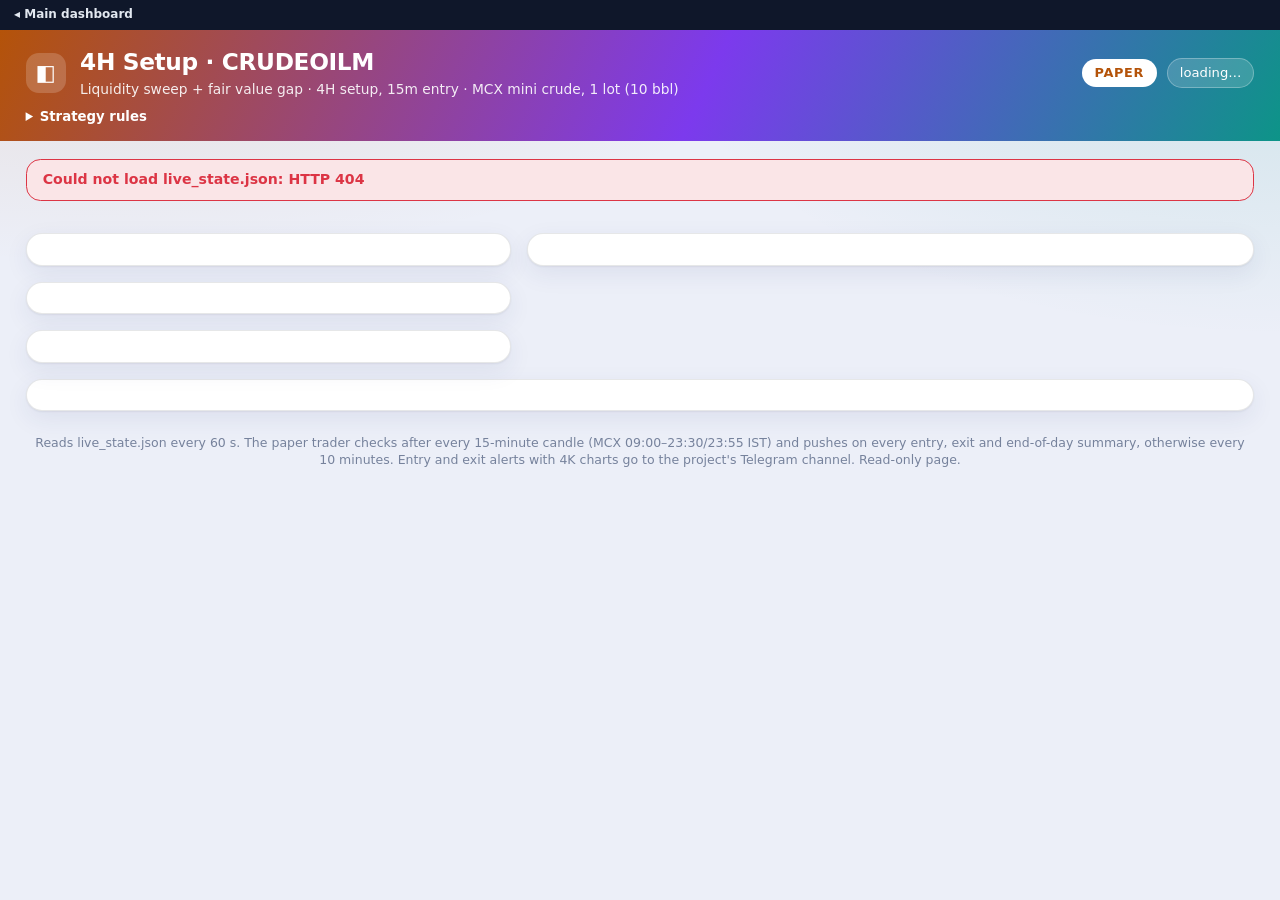
==== index.html @ 047a6c2d "4H Setup CRUDEOILM paper dashboard" ====
<!doctype html>
<html lang="en">
<head>
<meta charset="utf-8" />
<title>4H Setup CRUDEOILM — Paper</title>
<meta name="viewport" content="width=device-width, initial-scale=1" />
<style>
  :root {
    color-scheme: light;
    --page: #eceff8; --surface-1: #ffffff; --surface-2: #f3f5fb;
    --text-primary: #0e1320; --text-secondary: #4f5a74; --text-muted: #76829c;
    --gridline: #e2e7f1; --border: rgba(14,19,32,0.10);
    --shadow: 0 1px 2px rgba(14,19,32,0.06), 0 8px 24px rgba(40,50,110,0.08);
    --brand-a: #b45309; --brand-b: #7c3aed; --brand-c: #0d9488; --accent: #4f46e5;
    --long: #2563eb; --short: #d6336c;
    --good: #12a150; --warning: #c77d00; --critical: #dc3545; --slate-1: #1b2340; --slate-2: #2d3a66;
  }
  @media (prefers-color-scheme: dark) {
    :root {
      color-scheme: dark;
      --page: #090c14; --surface-1: #131a29; --surface-2: #1a2336;
      --text-primary: #eef1f9; --text-secondary: #a0abc4; --text-muted: #7f8aa3;
      --gridline: #253048; --border: rgba(238,241,249,0.11);
      --shadow: 0 1px 2px rgba(0,0,0,0.4), 0 10px 28px rgba(0,0,0,0.35);
      --brand-a: #d97706; --brand-b: #8b5cf6; --brand-c: #14b8a6; --accent: #9b8cf3;
      --long: #4a8cf0; --short: #e0578a;
      --good: #2bc85a; --warning: #f2b636; --critical: #f0645f; --slate-1: #0f1630; --slate-2: #26305a;
    }
  }
  * { box-sizing: border-box; }
  html { font-size: clamp(15px, 0.55vw + 9px, 19px); }
  body { margin: 0; color: var(--text-primary); font-family: system-ui, -apple-system, "Segoe UI", sans-serif; line-height: 1.4;
    background: radial-gradient(1100px 480px at 8% -8%, color-mix(in srgb, var(--brand-a) 14%, transparent), transparent 70%),
      radial-gradient(900px 480px at 100% 0%, color-mix(in srgb, var(--brand-c) 14%, transparent), transparent 70%), var(--page);
    background-attachment: fixed; }
  .muted { color: var(--text-muted); }
  .hero { background: linear-gradient(115deg, var(--brand-a) 0%, var(--brand-b) 55%, var(--brand-c) 100%); color: #fff; padding: 1.05rem clamp(14px, 2vw, 32px) 0.9rem; }
  .hero-inner { max-width: 1800px; margin: 0 auto; display: flex; align-items: center; justify-content: space-between; gap: 12px 24px; flex-wrap: wrap; }
  .brand { display: flex; align-items: center; gap: 0.9rem; }
  .logo { width: 2.5rem; height: 2.5rem; border-radius: 0.8rem; background: rgba(255,255,255,0.18); display: grid; place-items: center; font-size: 1.35rem; }
  h1 { font-size: 1.45rem; margin: 0; font-weight: 800; letter-spacing: -0.015em; }
  .tag { font-size: 0.86rem; opacity: 0.9; margin-top: 1px; }
  .hero-pill { background: rgba(255,255,255,0.16); border: 1px solid rgba(255,255,255,0.28); padding: 0.32rem 0.75rem; border-radius: 999px; font-size: 0.82rem; font-variant-numeric: tabular-nums; }
  .paper-pill { background: #fff; color: var(--brand-a); font-weight: 800; padding: 0.32rem 0.8rem; border-radius: 999px; font-size: 0.8rem; letter-spacing: 0.05em; }
  details.rules { max-width: 1800px; margin: 0.55rem auto 0; font-size: 0.83rem; }
  details.rules summary { cursor: pointer; font-weight: 600; width: fit-content; }
  details.rules p { margin: 0.4rem 0 0; max-width: 1100px; opacity: 0.94; }
  .page { max-width: 1800px; margin: 0 auto; padding: 1.1rem clamp(14px, 2vw, 32px) 2rem; }
  .kpis { display: grid; grid-template-columns: repeat(auto-fit, minmax(min(165px, 100%), 1fr)); gap: 0.9rem; margin-bottom: 1rem; }
  .kpi { position: relative; overflow: hidden; background: var(--surface-1); border: 1px solid var(--border); border-radius: 1rem; padding: 0.95rem 1.1rem; box-shadow: var(--shadow); min-width: 0; }
  .kpi::before { content: ""; position: absolute; inset: 0 auto 0 0; width: 5px; background: var(--kc, var(--accent)); }
  .kpi .k { font-size: 0.72rem; text-transform: uppercase; letter-spacing: 0.07em; color: var(--text-muted); font-weight: 700; }
  .kpi .v { font-size: 1.7rem; font-weight: 800; font-variant-numeric: tabular-nums; margin-top: 0.1rem; line-height: 1.15; }
  .kpi .s { font-size: 0.82rem; color: var(--text-secondary); margin-top: 0.15rem; }
  .kpi.good { --kc: var(--good); } .kpi.bad { --kc: var(--critical); } .kpi.warn { --kc: var(--warning); } .kpi.teal { --kc: var(--brand-c); } .kpi.violet { --kc: var(--brand-b); }
  .v.good { color: var(--good); } .v.bad { color: var(--critical); }
  .st-pill { display: inline-flex; align-items: center; gap: 0.35rem; font-weight: 700; font-size: 0.78rem; padding: 0.15rem 0.55rem; border-radius: 999px; }
  .st-pill.live { background: color-mix(in srgb, var(--good) 16%, var(--surface-1)); color: var(--good); }
  .st-pill.stale { background: color-mix(in srgb, var(--critical) 16%, var(--surface-1)); color: var(--critical); }
  .st-pill.closed { background: var(--surface-2); color: var(--text-secondary); }
  .dot { display: inline-block; width: 0.55rem; height: 0.55rem; border-radius: 50%; background: currentColor; }
  .decision { display: flex; align-items: center; gap: 1rem; padding: 1rem 1.3rem; border-radius: 1.1rem; color: #fff; box-shadow: var(--shadow); margin-bottom: 1rem; }
  .decision .glyph { width: 3.1rem; height: 3.1rem; border-radius: 50%; background: rgba(255,255,255,0.2); display: grid; place-items: center; font-size: 1.5rem; font-weight: 800; flex: none; }
  .decision .mi-label { font-size: 0.72rem; text-transform: uppercase; letter-spacing: 0.07em; opacity: 0.9; font-weight: 700; }
  .decision .mi-action { font-size: 1.55rem; font-weight: 800; line-height: 1.15; }
  .decision .mi-meta { font-size: 0.85rem; opacity: 0.92; margin-top: 0.15rem; }
  .decision.L { background: linear-gradient(120deg, color-mix(in srgb, var(--long) 72%, #000), var(--long)); }
  .decision.S { background: linear-gradient(120deg, color-mix(in srgb, var(--short) 72%, #000), var(--short)); }
  .decision.WAIT { background: linear-gradient(120deg, var(--slate-1), var(--slate-2)); }
  .layout { display: grid; gap: 1rem; grid-template-columns: minmax(0, 1fr); align-items: start; }
  @media (min-width: 1100px) { .layout { grid-template-columns: minmax(0, 2fr) minmax(0, 3fr); } }
  .col { display: grid; gap: 1rem; min-width: 0; }
  .box { background: var(--surface-1); border: 1px solid var(--border); border-radius: 1rem; padding: 0.95rem 1.1rem; box-shadow: var(--shadow); min-width: 0; }
  .box h3 { font-size: 0.74rem; text-transform: uppercase; letter-spacing: 0.08em; color: var(--text-muted); margin: 0 0 0.7rem; font-weight: 800; }
  .tiles { display: grid; grid-template-columns: repeat(3, minmax(0, 1fr)); gap: 0.7rem; }
  .tile { border-radius: 0.9rem; padding: 0.65rem 0.8rem; background: var(--surface-2); border: 1px solid var(--border); min-width: 0; }
  .tile .v { font-size: 1.2rem; font-weight: 800; font-variant-numeric: tabular-nums; white-space: nowrap; }
  .tile .k { font-size: 0.66rem; color: var(--text-muted); text-transform: uppercase; letter-spacing: 0.06em; font-weight: 700; margin-top: 2px; }
  .tile .v.good { color: var(--good); } .tile .v.bad { color: var(--critical); }
  @media (max-width: 480px) { .tiles { grid-template-columns: 1fr 1fr; } .tile .v { font-size: 1rem; } }
  .rbar { position: relative; height: 0.7rem; border-radius: 999px; background: linear-gradient(90deg, var(--critical) 0 25%, var(--gridline) 25% 100%); margin: 1.6rem 0.3rem 1.4rem; }
  .rbar .now { position: absolute; top: -0.45rem; width: 0.3rem; height: 1.6rem; border-radius: 3px; background: var(--accent); transform: translateX(-50%); }
  .rbar .lab { position: absolute; top: 1rem; transform: translateX(-50%); font-size: 0.68rem; font-weight: 800; color: var(--text-secondary); white-space: nowrap; }
  .chart-img img { width: 100%; height: auto; border-radius: 0.6rem; display: block; border: 1px solid var(--border); }
  .chart svg { width: 100%; height: 9rem; display: block; }
  .note { color: var(--text-muted); font-size: 0.8rem; margin-top: 0.5rem; }
  .tbl { overflow-x: auto; }
  table { width: 100%; border-collapse: collapse; font-size: 0.85rem; }
  th { text-align: left; color: var(--text-muted); font-weight: 700; padding: 0.4rem; border-bottom: 2px solid var(--gridline); font-size: 0.68rem; text-transform: uppercase; letter-spacing: 0.06em; white-space: nowrap; }
  td { padding: 0.45rem 0.4rem; border-bottom: 1px solid var(--gridline); font-variant-numeric: tabular-nums; white-space: nowrap; }
  .empty-row td { color: var(--text-muted); text-align: center; padding: 1.1rem 0.4rem; white-space: normal; }
  .side-pill { font-weight: 800; font-size: 0.7rem; padding: 0.12rem 0.55rem; border-radius: 999px; color: #fff; }
  .side-pill.L { background: var(--long); } .side-pill.S { background: var(--short); }
  .reason { font-size: 0.74rem; padding: 0.1rem 0.5rem; border-radius: 999px; background: var(--surface-2); color: var(--text-secondary); }
  .pos { color: var(--good); font-weight: 700; } .neg { color: var(--critical); font-weight: 700; }
  a { color: var(--accent); }
  .error-banner { border-radius: 0.9rem; padding: 0.65rem 1rem; font-weight: 600; font-size: 0.88rem; background: color-mix(in srgb, var(--critical) 13%, var(--surface-1)); color: var(--critical); border: 1px solid var(--critical); margin-bottom: 1rem; }
  footer { margin-top: 1.4rem; font-size: 0.78rem; color: var(--text-muted); text-align: center; }
</style>
</head>
<body>
<!--main-dashboard-link--><div id="main-dashboard-link" data-mode="bar" style="box-sizing:border-box;width:100%;padding:7px 14px;background:#0f172a;font:600 12px/1.3 system-ui,-apple-system,'Segoe UI',Roboto,sans-serif;text-align:left"><a href="https://aps-source.github.io/" style="color:#e2e8f0;text-decoration:none">&#9666; Main dashboard</a></div><!--/main-dashboard-link-->

<header class="hero">
  <div class="hero-inner">
    <div class="brand">
      <div class="logo">◧</div>
      <div>
        <h1>4H Setup · CRUDEOILM</h1>
        <div class="tag">Liquidity sweep + fair value gap &middot; 4H setup, 15m entry &middot; MCX mini crude, 1 lot (10 bbl)</div>
      </div>
    </div>
    <div style="display:flex;gap:10px;flex-wrap:wrap;align-items:center;">
      <span class="paper-pill">PAPER</span>
      <span class="hero-pill" id="clock">loading…</span>
    </div>
  </div>
  <details class="rules">
    <summary>Strategy rules</summary>
    <p>1. A 4H candle trades through the last 4H swing low (high) and closes back above (below) it: the liquidity sweep.
      2. Within 6 4H candles a bullish (bearish) fair value gap forms: candle 1's high below candle 3's low.
      3. On the 15m chart, wait for price to come back into the gap, then enter at the close of the first candle closing in the trade's direction.
      The setup is cancelled by a 15m close through the far side of the gap or after 12 4H candles.
      4. Stop 1 tick beyond the gap or the touch extreme, target 3 &times; risk. One position at a time, no trend or CPR filter.
      Costs about 7 points per round trip (brokerage, CTT, exchange, 1 tick slippage per side). No orders are placed.</p>
  </details>
</header>

<main class="page">
  <div id="err"></div>
  <section class="kpis" id="kpis"></section>
  <section id="decision"></section>
  <div class="layout">
    <div class="col">
      <div class="box" id="position"></div>
      <div class="box" id="equity"></div>
      <div class="box" id="backtest"></div>
    </div>
    <div class="col">
      <div class="box chart-img" id="latest"></div>
    </div>
  </div>
  <div class="box" style="margin-top:1rem;" id="trades"></div>
  <footer>Reads live_state.json every 60 s. The paper trader checks after every 15-minute candle (MCX 09:00–23:30/23:55 IST) and
    pushes on every entry, exit and end-of-day summary, otherwise every 10 minutes. Entry and exit alerts with 4K charts go to the project's Telegram channel. Read-only page.</footer>
</main>

<script>
const $ = (id) => document.getElementById(id);
const esc = (s) => String(s ?? "").replace(/[&<>"]/g, (c) => ({ "&": "&amp;", "<": "&lt;", ">": "&gt;", '"': "&quot;" }[c]));
const rs = (v) => (v >= 0 ? "+" : "−") + "₹" + Math.abs(Math.round(v)).toLocaleString("en-IN");
const px = (v) => v == null ? "—" : Math.round(v).toLocaleString("en-IN");
const ts = (s) => s ? new Date(s.replace(" ", "T")).toLocaleString("en-IN", { day: "2-digit", month: "short", hour: "2-digit", minute: "2-digit", hour12: false }) : "—";
const sideName = (s) => s === "L" ? "LONG" : "SHORT";

function sessionOpen() {   // MCX Mon-Fri 09:00-23:55 IST, judged on the viewer's clock converted to IST
  const ist = new Date(Date.now() + (330 + new Date().getTimezoneOffset()) * 60000);
  const m = ist.getHours() * 60 + ist.getMinutes();
  return ist.getDay() >= 1 && ist.getDay() <= 5 && m >= 540 && m <= 1435;
}
function status(R) {
  const age = (Date.now() - new Date(R.last_tick.replace(" ", "T") + "+05:30").getTime()) / 60000;
  if (sessionOpen() && age > 40) return `<span class="st-pill stale"><span class="dot"></span>Stale ${Math.round(age)} min</span>`;
  return sessionOpen() ? `<span class="st-pill live"><span class="dot"></span>Live</span>` : `<span class="st-pill closed"><span class="dot"></span>Market closed</span>`;
}

function kpis(R) {
  const s = R.stats, p = R.open;
  $("kpis").innerHTML = `
    <div class="kpi ${s.net_rs >= 0 ? "good" : "bad"}"><div class="k">Paper P&amp;L (closed)</div><div class="v ${s.net_rs >= 0 ? "good" : "bad"}">${rs(s.net_rs)}</div><div class="s">1 lot CRUDEOILM · since ${esc(R.paper_start)}</div></div>
    <div class="kpi violet"><div class="k">Trades</div><div class="v">${s.n}</div><div class="s">${s.n ? `${s.wins} won · ${s.win_pct}%` : "none closed yet"}</div></div>
    <div class="kpi teal"><div class="k">Profit factor · avg R</div><div class="v">${s.pf ?? "—"} <span class="muted" style="font-size:1rem">· ${s.avg_R ?? "—"}R</span></div><div class="s">target 3R per trade</div></div>
    <div class="kpi ${p ? (p.unrealized_rs >= 0 ? "good" : "bad") : "teal"}"><div class="k">Open position</div><div class="v ${p ? (p.unrealized_rs >= 0 ? "good" : "bad") : ""}">${p ? rs(p.unrealized_rs || 0) : "Flat"}</div><div class="s">${p ? `${sideName(p.side)} @ ${px(p.entry)}` : "waiting for a setup"}</div></div>
    <div class="kpi ${R.telegram ? "good" : "warn"}"><div class="k">Engine</div><div class="v" style="font-size:1.05rem;line-height:1.9">${status(R)}</div><div class="s">last tick ${ts(R.last_tick)} · Telegram ${R.telegram ? "on" : "not set up"}</div></div>
    <div class="kpi teal"><div class="k">Last price</div><div class="v">${px(R.last_price)}</div><div class="s">${esc(R.contract || "")} · bar ${ts(R.last_bar)}</div></div>`;
}

function decision(R) {
  const p = R.open;
  $("decision").innerHTML = p
    ? `<div class="decision ${p.side}"><div class="glyph">${p.side === "L" ? "▲" : "▼"}</div><div><div class="mi-label">In a trade</div>
        <div class="mi-action">${sideName(p.side)} 1 lot @ ${px(p.entry)}</div>
        <div class="mi-meta">Entered ${ts(p.entry_t)} · stop ${px(p.stop + (p.shift || 0))} · target ${px(p.tp + (p.shift || 0))} · risk ${rs(p.risk * 10).slice(1)}</div></div></div>`
    : `<div class="decision WAIT"><div class="glyph">◷</div><div><div class="mi-label">No position</div>
        <div class="mi-action">Waiting for a sweep + FVG</div>
        <div class="mi-meta">A setup needs a 4H liquidity sweep, a 4H fair value gap after it, and a 15m confirmation candle back in the gap. Expect about 2 trades a month.</div></div></div>`;
}

function position(R) {
  const p = R.open;
  if (!p) { $("position").innerHTML = `<h3>Open position</h3><div class="muted">Flat.${R.trades.length ? ` Last exit ${ts(R.trades[R.trades.length - 1].exit_t)}.` : ""}</div>`; return; }
  const sg = p.side === "L" ? 1 : -1, sh = p.shift || 0, stop = p.stop + sh, tp = p.tp + sh, entry = p.entry + sh;
  const r = sg * (R.last_price - entry) / p.risk;   // -1 = stop, 3 = target
  const pct = (v) => Math.max(0, Math.min(100, (v + 1) / 4 * 100));
  $("position").innerHTML = `<h3>Open position · ${sideName(p.side)} since ${ts(p.entry_t)}</h3>
    <div class="tiles">
      <div class="tile"><div class="v">${px(p.entry)}</div><div class="k">Entry</div></div>
      <div class="tile"><div class="v bad">${px(stop)}</div><div class="k">Stop loss</div></div>
      <div class="tile"><div class="v good">${px(tp)}</div><div class="k">Target 3R</div></div>
      <div class="tile"><div class="v">${px(R.last_price)}</div><div class="k">Last price</div></div>
      <div class="tile"><div class="v ${p.unrealized_rs >= 0 ? "good" : "bad"}">${rs(p.unrealized_rs || 0)}</div><div class="k">Open P&amp;L</div></div>
      <div class="tile"><div class="v ${r >= 0 ? "good" : "bad"}">${r.toFixed(2)}R</div><div class="k">Progress</div></div>
    </div>
    <div class="rbar" role="img" aria-label="Price between stop and target"><div class="now" style="left:${pct(r)}%"></div>
      <span class="lab" style="left:0%">SL</span><span class="lab" style="left:25%">Entry</span><span class="lab" style="left:50%">1R</span><span class="lab" style="left:75%">2R</span><span class="lab" style="left:100%">3R</span></div>
    <div class="note">FVG ${px(p.fvg[0] + sh)}–${px(p.fvg[1] + sh)} · sweep of ${px(p.lvl + sh)} at ${ts(p.sweep)} · ${esc(p.contract)}${sh ? ` · levels shifted ${sh > 0 ? "+" : ""}${Math.round(sh)} after a contract roll` : ""}</div>`;
}

function equity(R) {
  let c = 0;
  const eq = [0, ...R.trades.map((t) => (c += t.rs))];
  if (eq.length < 2) { $("equity").innerHTML = `<h3>Equity · closed trades</h3><div class="muted">Appears after the first closed trade.</div>`; return; }
  const W = 600, H = 120, P = 8, mn = Math.min(...eq), mx = Math.max(...eq), rg = mx - mn || 1;
  const x = (i) => P + (W - 2 * P) * (i / (eq.length - 1)), y = (v) => H - P - (H - 2 * P) * ((v - mn) / rg);
  const line = eq.map((v, i) => `${i ? "L" : "M"}${x(i).toFixed(1)},${y(v).toFixed(1)}`).join(" ");
  $("equity").innerHTML = `<h3>Equity · closed trades, ₹ per lot</h3><div class="chart"><svg viewBox="0 0 ${W} ${H}" preserveAspectRatio="none" role="img" aria-label="Paper equity curve">
    <line x1="${P}" x2="${W - P}" y1="${y(0)}" y2="${y(0)}" stroke="var(--gridline)" stroke-dasharray="4 4"/>
    <path d="${line}" fill="none" stroke="${c >= 0 ? "var(--good)" : "var(--critical)"}" stroke-width="2.6" stroke-linejoin="round"/>
    ${eq.map((v, i) => i ? `<circle cx="${x(i)}" cy="${y(v)}" r="4" fill="${R.trades[i - 1].rs >= 0 ? "var(--good)" : "var(--critical)"}"><title>${rs(v)}</title></circle>` : "").join("")}</svg></div>`;
}

function backtest(R) {
  const b = R.backtest;
  $("backtest").innerHTML = `<h3>Backtest reference</h3><div class="tiles">
      <div class="tile"><div class="v">${b.trades}</div><div class="k">Trades · ${b.wins} won</div></div>
      <div class="tile"><div class="v good">+${b.net_pts}</div><div class="k">Net points</div></div>
      <div class="tile"><div class="v good">${rs(b.rs_per_mini_lot)}</div><div class="k">₹ per mini lot</div></div></div>
    <div class="note">${esc(b.span)}, ${esc(b.note)}. Dhan keeps 15m history only for live contracts, so this is all the history there is; the paper run is the real test.</div>`;
}

function latest(R) {
  const src = (R.open && R.open.chart) || (R.trades.length && R.trades[R.trades.length - 1].chart);
  $("latest").innerHTML = `<h3>${R.open ? "Current trade chart (at entry / last EOD)" : "Last trade chart"}</h3>` + (src
    ? `<a href="${esc(src)}" target="_blank" rel="noopener"><img src="${esc(src)}?v=${R.trades.length}-${encodeURIComponent(R.eod_for || "")}" alt="4K chart of the latest paper trade" loading="lazy"></a><div class="note">Click for the full 3840×2160 image. 4H panel: sweep, FVG, weekly CPR (purple), EMA50 (amber). 15m panel: entry, stop, target, exit.</div>`
    : `<div class="muted">No trade yet. The 4K chart of each entry and exit appears here and in Telegram.</div>`);
}

function trades(R) {
  const rows = R.trades.slice().reverse().map((t) => `<tr><td>${ts(t.entry_t)}</td><td><span class="side-pill ${t.side}">${sideName(t.side)}</span></td>
    <td>${px(t.entry)}</td><td>${px(t.stop)}</td><td>${px(t.tp)}</td><td>${ts(t.exit_t)}</td><td>${px(t.exit)}</td><td><span class="reason">${t.why}</span></td>
    <td class="${t.net >= 0 ? "pos" : "neg"}">${t.net >= 0 ? "+" : ""}${t.net.toFixed(1)}</td><td class="${t.rs >= 0 ? "pos" : "neg"}">${rs(t.rs)}</td>
    <td>${t.R >= 0 ? "+" : ""}${t.R.toFixed(2)}</td><td>${t.chart ? `<a href="${esc(t.chart)}" target="_blank" rel="noopener">4K chart</a>` : "—"}</td></tr>`).join("");
  $("trades").innerHTML = `<h3>Paper trades</h3><div class="tbl"><table><thead><tr><th>Entry</th><th>Side</th><th>Entry px</th><th>Stop</th><th>Target</th><th>Exit</th><th>Exit px</th><th>Why</th><th>Points</th><th>₹ net</th><th>R</th><th>Chart</th></tr></thead>
    <tbody>${rows || `<tr class="empty-row"><td colspan="12">No closed paper trades yet. Paper trading started ${esc(R.paper_start)}.</td></tr>`}</tbody></table></div>`;
}

async function refresh() {
  let R;
  try {
    const r = await fetch("live_state.json?t=" + Date.now(), { cache: "no-store" });
    if (!r.ok) throw new Error("HTTP " + r.status);
    R = await r.json();
  } catch (e) { $("err").innerHTML = `<div class="error-banner">Could not load live_state.json: ${esc(e.message)}</div>`; return; }
  $("err").innerHTML = "";
  for (const f of [kpis, decision, position, equity, backtest, latest, trades]) {
    try { f(R); } catch (e) { console.error(f.name, e); }
  }
  $("clock").textContent = "Updated " + new Date().toLocaleTimeString("en-IN") + " · refreshes every 60 s";
}
refresh();
setInterval(refresh, 60000);
</script>
</body>
</html>
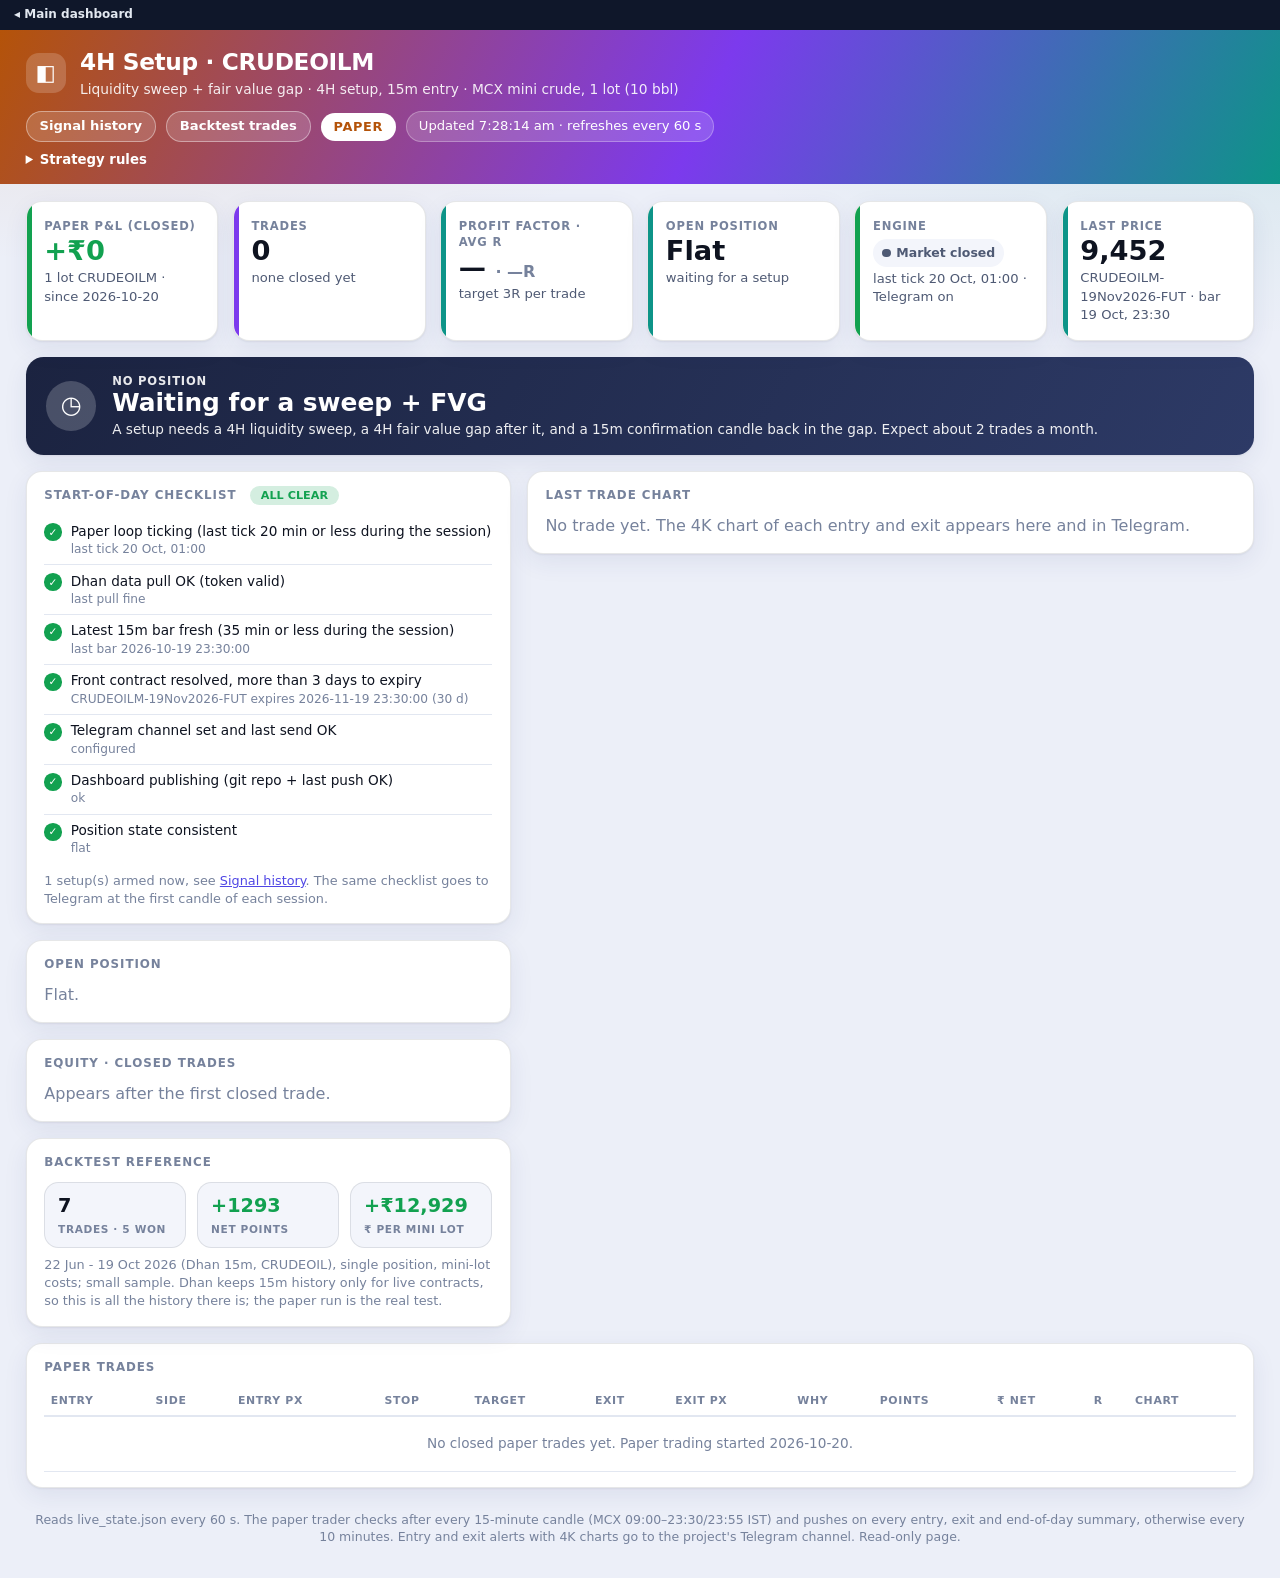
==== commit 7c9d19d1: "tick 2026-10-20 01:00" ====
--- a/index.html
+++ b/index.html
@@ -4,99 +4,7 @@
 <meta charset="utf-8" />
 <title>4H Setup CRUDEOILM — Paper</title>
 <meta name="viewport" content="width=device-width, initial-scale=1" />
-<style>
-  :root {
-    color-scheme: light;
-    --page: #eceff8; --surface-1: #ffffff; --surface-2: #f3f5fb;
-    --text-primary: #0e1320; --text-secondary: #4f5a74; --text-muted: #76829c;
-    --gridline: #e2e7f1; --border: rgba(14,19,32,0.10);
-    --shadow: 0 1px 2px rgba(14,19,32,0.06), 0 8px 24px rgba(40,50,110,0.08);
-    --brand-a: #b45309; --brand-b: #7c3aed; --brand-c: #0d9488; --accent: #4f46e5;
-    --long: #2563eb; --short: #d6336c;
-    --good: #12a150; --warning: #c77d00; --critical: #dc3545; --slate-1: #1b2340; --slate-2: #2d3a66;
-  }
-  @media (prefers-color-scheme: dark) {
-    :root {
-      color-scheme: dark;
-      --page: #090c14; --surface-1: #131a29; --surface-2: #1a2336;
-      --text-primary: #eef1f9; --text-secondary: #a0abc4; --text-muted: #7f8aa3;
-      --gridline: #253048; --border: rgba(238,241,249,0.11);
-      --shadow: 0 1px 2px rgba(0,0,0,0.4), 0 10px 28px rgba(0,0,0,0.35);
-      --brand-a: #d97706; --brand-b: #8b5cf6; --brand-c: #14b8a6; --accent: #9b8cf3;
-      --long: #4a8cf0; --short: #e0578a;
-      --good: #2bc85a; --warning: #f2b636; --critical: #f0645f; --slate-1: #0f1630; --slate-2: #26305a;
-    }
-  }
-  * { box-sizing: border-box; }
-  html { font-size: clamp(15px, 0.55vw + 9px, 19px); }
-  body { margin: 0; color: var(--text-primary); font-family: system-ui, -apple-system, "Segoe UI", sans-serif; line-height: 1.4;
-    background: radial-gradient(1100px 480px at 8% -8%, color-mix(in srgb, var(--brand-a) 14%, transparent), transparent 70%),
-      radial-gradient(900px 480px at 100% 0%, color-mix(in srgb, var(--brand-c) 14%, transparent), transparent 70%), var(--page);
-    background-attachment: fixed; }
-  .muted { color: var(--text-muted); }
-  .hero { background: linear-gradient(115deg, var(--brand-a) 0%, var(--brand-b) 55%, var(--brand-c) 100%); color: #fff; padding: 1.05rem clamp(14px, 2vw, 32px) 0.9rem; }
-  .hero-inner { max-width: 1800px; margin: 0 auto; display: flex; align-items: center; justify-content: space-between; gap: 12px 24px; flex-wrap: wrap; }
-  .brand { display: flex; align-items: center; gap: 0.9rem; }
-  .logo { width: 2.5rem; height: 2.5rem; border-radius: 0.8rem; background: rgba(255,255,255,0.18); display: grid; place-items: center; font-size: 1.35rem; }
-  h1 { font-size: 1.45rem; margin: 0; font-weight: 800; letter-spacing: -0.015em; }
-  .tag { font-size: 0.86rem; opacity: 0.9; margin-top: 1px; }
-  .hero-pill { background: rgba(255,255,255,0.16); border: 1px solid rgba(255,255,255,0.28); padding: 0.32rem 0.75rem; border-radius: 999px; font-size: 0.82rem; font-variant-numeric: tabular-nums; }
-  .paper-pill { background: #fff; color: var(--brand-a); font-weight: 800; padding: 0.32rem 0.8rem; border-radius: 999px; font-size: 0.8rem; letter-spacing: 0.05em; }
-  details.rules { max-width: 1800px; margin: 0.55rem auto 0; font-size: 0.83rem; }
-  details.rules summary { cursor: pointer; font-weight: 600; width: fit-content; }
-  details.rules p { margin: 0.4rem 0 0; max-width: 1100px; opacity: 0.94; }
-  .page { max-width: 1800px; margin: 0 auto; padding: 1.1rem clamp(14px, 2vw, 32px) 2rem; }
-  .kpis { display: grid; grid-template-columns: repeat(auto-fit, minmax(min(165px, 100%), 1fr)); gap: 0.9rem; margin-bottom: 1rem; }
-  .kpi { position: relative; overflow: hidden; background: var(--surface-1); border: 1px solid var(--border); border-radius: 1rem; padding: 0.95rem 1.1rem; box-shadow: var(--shadow); min-width: 0; }
-  .kpi::before { content: ""; position: absolute; inset: 0 auto 0 0; width: 5px; background: var(--kc, var(--accent)); }
-  .kpi .k { font-size: 0.72rem; text-transform: uppercase; letter-spacing: 0.07em; color: var(--text-muted); font-weight: 700; }
-  .kpi .v { font-size: 1.7rem; font-weight: 800; font-variant-numeric: tabular-nums; margin-top: 0.1rem; line-height: 1.15; }
-  .kpi .s { font-size: 0.82rem; color: var(--text-secondary); margin-top: 0.15rem; }
-  .kpi.good { --kc: var(--good); } .kpi.bad { --kc: var(--critical); } .kpi.warn { --kc: var(--warning); } .kpi.teal { --kc: var(--brand-c); } .kpi.violet { --kc: var(--brand-b); }
-  .v.good { color: var(--good); } .v.bad { color: var(--critical); }
-  .st-pill { display: inline-flex; align-items: center; gap: 0.35rem; font-weight: 700; font-size: 0.78rem; padding: 0.15rem 0.55rem; border-radius: 999px; }
-  .st-pill.live { background: color-mix(in srgb, var(--good) 16%, var(--surface-1)); color: var(--good); }
-  .st-pill.stale { background: color-mix(in srgb, var(--critical) 16%, var(--surface-1)); color: var(--critical); }
-  .st-pill.closed { background: var(--surface-2); color: var(--text-secondary); }
-  .dot { display: inline-block; width: 0.55rem; height: 0.55rem; border-radius: 50%; background: currentColor; }
-  .decision { display: flex; align-items: center; gap: 1rem; padding: 1rem 1.3rem; border-radius: 1.1rem; color: #fff; box-shadow: var(--shadow); margin-bottom: 1rem; }
-  .decision .glyph { width: 3.1rem; height: 3.1rem; border-radius: 50%; background: rgba(255,255,255,0.2); display: grid; place-items: center; font-size: 1.5rem; font-weight: 800; flex: none; }
-  .decision .mi-label { font-size: 0.72rem; text-transform: uppercase; letter-spacing: 0.07em; opacity: 0.9; font-weight: 700; }
-  .decision .mi-action { font-size: 1.55rem; font-weight: 800; line-height: 1.15; }
-  .decision .mi-meta { font-size: 0.85rem; opacity: 0.92; margin-top: 0.15rem; }
-  .decision.L { background: linear-gradient(120deg, color-mix(in srgb, var(--long) 72%, #000), var(--long)); }
-  .decision.S { background: linear-gradient(120deg, color-mix(in srgb, var(--short) 72%, #000), var(--short)); }
-  .decision.WAIT { background: linear-gradient(120deg, var(--slate-1), var(--slate-2)); }
-  .layout { display: grid; gap: 1rem; grid-template-columns: minmax(0, 1fr); align-items: start; }
-  @media (min-width: 1100px) { .layout { grid-template-columns: minmax(0, 2fr) minmax(0, 3fr); } }
-  .col { display: grid; gap: 1rem; min-width: 0; }
-  .box { background: var(--surface-1); border: 1px solid var(--border); border-radius: 1rem; padding: 0.95rem 1.1rem; box-shadow: var(--shadow); min-width: 0; }
-  .box h3 { font-size: 0.74rem; text-transform: uppercase; letter-spacing: 0.08em; color: var(--text-muted); margin: 0 0 0.7rem; font-weight: 800; }
-  .tiles { display: grid; grid-template-columns: repeat(3, minmax(0, 1fr)); gap: 0.7rem; }
-  .tile { border-radius: 0.9rem; padding: 0.65rem 0.8rem; background: var(--surface-2); border: 1px solid var(--border); min-width: 0; }
-  .tile .v { font-size: 1.2rem; font-weight: 800; font-variant-numeric: tabular-nums; white-space: nowrap; }
-  .tile .k { font-size: 0.66rem; color: var(--text-muted); text-transform: uppercase; letter-spacing: 0.06em; font-weight: 700; margin-top: 2px; }
-  .tile .v.good { color: var(--good); } .tile .v.bad { color: var(--critical); }
-  @media (max-width: 480px) { .tiles { grid-template-columns: 1fr 1fr; } .tile .v { font-size: 1rem; } }
-  .rbar { position: relative; height: 0.7rem; border-radius: 999px; background: linear-gradient(90deg, var(--critical) 0 25%, var(--gridline) 25% 100%); margin: 1.6rem 0.3rem 1.4rem; }
-  .rbar .now { position: absolute; top: -0.45rem; width: 0.3rem; height: 1.6rem; border-radius: 3px; background: var(--accent); transform: translateX(-50%); }
-  .rbar .lab { position: absolute; top: 1rem; transform: translateX(-50%); font-size: 0.68rem; font-weight: 800; color: var(--text-secondary); white-space: nowrap; }
-  .chart-img img { width: 100%; height: auto; border-radius: 0.6rem; display: block; border: 1px solid var(--border); }
-  .chart svg { width: 100%; height: 9rem; display: block; }
-  .note { color: var(--text-muted); font-size: 0.8rem; margin-top: 0.5rem; }
-  .tbl { overflow-x: auto; }
-  table { width: 100%; border-collapse: collapse; font-size: 0.85rem; }
-  th { text-align: left; color: var(--text-muted); font-weight: 700; padding: 0.4rem; border-bottom: 2px solid var(--gridline); font-size: 0.68rem; text-transform: uppercase; letter-spacing: 0.06em; white-space: nowrap; }
-  td { padding: 0.45rem 0.4rem; border-bottom: 1px solid var(--gridline); font-variant-numeric: tabular-nums; white-space: nowrap; }
-  .empty-row td { color: var(--text-muted); text-align: center; padding: 1.1rem 0.4rem; white-space: normal; }
-  .side-pill { font-weight: 800; font-size: 0.7rem; padding: 0.12rem 0.55rem; border-radius: 999px; color: #fff; }
-  .side-pill.L { background: var(--long); } .side-pill.S { background: var(--short); }
-  .reason { font-size: 0.74rem; padding: 0.1rem 0.5rem; border-radius: 999px; background: var(--surface-2); color: var(--text-secondary); }
-  .pos { color: var(--good); font-weight: 700; } .neg { color: var(--critical); font-weight: 700; }
-  a { color: var(--accent); }
-  .error-banner { border-radius: 0.9rem; padding: 0.65rem 1rem; font-weight: 600; font-size: 0.88rem; background: color-mix(in srgb, var(--critical) 13%, var(--surface-1)); color: var(--critical); border: 1px solid var(--critical); margin-bottom: 1rem; }
-  footer { margin-top: 1.4rem; font-size: 0.78rem; color: var(--text-muted); text-align: center; }
-</style>
+<link rel="stylesheet" href="style.css" />
 </head>
 <body>
 <!--main-dashboard-link--><div id="main-dashboard-link" data-mode="bar" style="box-sizing:border-box;width:100%;padding:7px 14px;background:#0f172a;font:600 12px/1.3 system-ui,-apple-system,'Segoe UI',Roboto,sans-serif;text-align:left"><a href="https://aps-source.github.io/" style="color:#e2e8f0;text-decoration:none">&#9666; Main dashboard</a></div><!--/main-dashboard-link-->
@@ -111,6 +19,8 @@
       </div>
     </div>
     <div style="display:flex;gap:10px;flex-wrap:wrap;align-items:center;">
+      <a class="btn" href="signal_log.html">Signal history</a>
+      <a class="btn" href="backtest.html">Backtest trades</a>
       <span class="paper-pill">PAPER</span>
       <span class="hero-pill" id="clock">loading…</span>
     </div>
@@ -132,6 +42,7 @@
   <section id="decision"></section>
   <div class="layout">
     <div class="col">
+      <div class="box health" id="sod"></div>
       <div class="box" id="position"></div>
       <div class="box" id="equity"></div>
       <div class="box" id="backtest"></div>
@@ -184,6 +95,15 @@
     : `<div class="decision WAIT"><div class="glyph">◷</div><div><div class="mi-label">No position</div>
         <div class="mi-action">Waiting for a sweep + FVG</div>
         <div class="mi-meta">A setup needs a 4H liquidity sweep, a 4H fair value gap after it, and a 15m confirmation candle back in the gap. Expect about 2 trades a month.</div></div></div>`;
+}
+
+function sod(R) {
+  const age = (Date.now() - new Date(R.last_tick.replace(" ", "T") + "+05:30").getTime()) / 60000;
+  const rows = [{ label: "Paper loop ticking (last tick 20 min or less during the session)", ok: !sessionOpen() || age <= 20, detail: `last tick ${ts(R.last_tick)}` }, ...(R.sod || [])];
+  const all = rows.every((r) => r.ok);
+  $("sod").innerHTML = `<h3>Start-of-day checklist <span class="pill ${all ? "ok" : "bad"}">${all ? "ALL CLEAR" : "CHECK NEEDED"}</span></h3>` +
+    rows.map((r) => `<div class="row"><span class="ic ${r.ok ? "ok" : "bad"}">${r.ok ? "✓" : "!"}</span><div>${esc(r.label)}<div class="det">${esc(r.detail || "")}</div></div></div>`).join("") +
+    `<div class="note">${R.signals_watching ? `${R.signals_watching} setup(s) armed now, see <a href="signal_log.html">Signal history</a>.` : "No setup armed right now."} The same checklist goes to Telegram at the first candle of each session.</div>`;
 }
 
 function position(R) {
@@ -251,8 +171,8 @@
     if (!r.ok) throw new Error("HTTP " + r.status);
     R = await r.json();
   } catch (e) { $("err").innerHTML = `<div class="error-banner">Could not load live_state.json: ${esc(e.message)}</div>`; return; }
-  $("err").innerHTML = "";
-  for (const f of [kpis, decision, position, equity, backtest, latest, trades]) {
+  $("err").innerHTML = R.last_error ? `<div class="error-banner">Last data pull failed: ${esc(R.last_error)}</div>` : "";
+  for (const f of [kpis, decision, sod, position, equity, backtest, latest, trades]) {
     try { f(R); } catch (e) { console.error(f.name, e); }
   }
   $("clock").textContent = "Updated " + new Date().toLocaleTimeString("en-IN") + " · refreshes every 60 s";
--- a/style.css
+++ b/style.css
@@ -0,0 +1,112 @@
+:root {
+    color-scheme: light;
+    --page: #eceff8; --surface-1: #ffffff; --surface-2: #f3f5fb;
+    --text-primary: #0e1320; --text-secondary: #4f5a74; --text-muted: #76829c;
+    --gridline: #e2e7f1; --border: rgba(14,19,32,0.10);
+    --shadow: 0 1px 2px rgba(14,19,32,0.06), 0 8px 24px rgba(40,50,110,0.08);
+    --brand-a: #b45309; --brand-b: #7c3aed; --brand-c: #0d9488; --accent: #4f46e5;
+    --long: #2563eb; --short: #d6336c;
+    --good: #12a150; --warning: #c77d00; --critical: #dc3545; --slate-1: #1b2340; --slate-2: #2d3a66;
+  }
+  @media (prefers-color-scheme: dark) {
+    :root {
+      color-scheme: dark;
+      --page: #090c14; --surface-1: #131a29; --surface-2: #1a2336;
+      --text-primary: #eef1f9; --text-secondary: #a0abc4; --text-muted: #7f8aa3;
+      --gridline: #253048; --border: rgba(238,241,249,0.11);
+      --shadow: 0 1px 2px rgba(0,0,0,0.4), 0 10px 28px rgba(0,0,0,0.35);
+      --brand-a: #d97706; --brand-b: #8b5cf6; --brand-c: #14b8a6; --accent: #9b8cf3;
+      --long: #4a8cf0; --short: #e0578a;
+      --good: #2bc85a; --warning: #f2b636; --critical: #f0645f; --slate-1: #0f1630; --slate-2: #26305a;
+    }
+  }
+  * { box-sizing: border-box; }
+  html { font-size: clamp(15px, 0.55vw + 9px, 19px); }
+  body { margin: 0; color: var(--text-primary); font-family: system-ui, -apple-system, "Segoe UI", sans-serif; line-height: 1.4;
+    background: radial-gradient(1100px 480px at 8% -8%, color-mix(in srgb, var(--brand-a) 14%, transparent), transparent 70%),
+      radial-gradient(900px 480px at 100% 0%, color-mix(in srgb, var(--brand-c) 14%, transparent), transparent 70%), var(--page);
+    background-attachment: fixed; }
+  .muted { color: var(--text-muted); }
+  .hero { background: linear-gradient(115deg, var(--brand-a) 0%, var(--brand-b) 55%, var(--brand-c) 100%); color: #fff; padding: 1.05rem clamp(14px, 2vw, 32px) 0.9rem; }
+  .hero-inner { max-width: 1800px; margin: 0 auto; display: flex; align-items: center; justify-content: space-between; gap: 12px 24px; flex-wrap: wrap; }
+  .brand { display: flex; align-items: center; gap: 0.9rem; }
+  .logo { width: 2.5rem; height: 2.5rem; border-radius: 0.8rem; background: rgba(255,255,255,0.18); display: grid; place-items: center; font-size: 1.35rem; }
+  h1 { font-size: 1.45rem; margin: 0; font-weight: 800; letter-spacing: -0.015em; }
+  .tag { font-size: 0.86rem; opacity: 0.9; margin-top: 1px; }
+  .hero-pill { background: rgba(255,255,255,0.16); border: 1px solid rgba(255,255,255,0.28); padding: 0.32rem 0.75rem; border-radius: 999px; font-size: 0.82rem; font-variant-numeric: tabular-nums; }
+  .paper-pill { background: #fff; color: var(--brand-a); font-weight: 800; padding: 0.32rem 0.8rem; border-radius: 999px; font-size: 0.8rem; letter-spacing: 0.05em; }
+  details.rules { max-width: 1800px; margin: 0.55rem auto 0; font-size: 0.83rem; }
+  details.rules summary { cursor: pointer; font-weight: 600; width: fit-content; }
+  details.rules p { margin: 0.4rem 0 0; max-width: 1100px; opacity: 0.94; }
+  .page { max-width: 1800px; margin: 0 auto; padding: 1.1rem clamp(14px, 2vw, 32px) 2rem; }
+  .kpis { display: grid; grid-template-columns: repeat(auto-fit, minmax(min(165px, 100%), 1fr)); gap: 0.9rem; margin-bottom: 1rem; }
+  .kpi { position: relative; overflow: hidden; background: var(--surface-1); border: 1px solid var(--border); border-radius: 1rem; padding: 0.95rem 1.1rem; box-shadow: var(--shadow); min-width: 0; }
+  .kpi::before { content: ""; position: absolute; inset: 0 auto 0 0; width: 5px; background: var(--kc, var(--accent)); }
+  .kpi .k { font-size: 0.72rem; text-transform: uppercase; letter-spacing: 0.07em; color: var(--text-muted); font-weight: 700; }
+  .kpi .v { font-size: 1.7rem; font-weight: 800; font-variant-numeric: tabular-nums; margin-top: 0.1rem; line-height: 1.15; }
+  .kpi .s { font-size: 0.82rem; color: var(--text-secondary); margin-top: 0.15rem; }
+  .kpi.good { --kc: var(--good); } .kpi.bad { --kc: var(--critical); } .kpi.warn { --kc: var(--warning); } .kpi.teal { --kc: var(--brand-c); } .kpi.violet { --kc: var(--brand-b); }
+  .v.good { color: var(--good); } .v.bad { color: var(--critical); }
+  .st-pill { display: inline-flex; align-items: center; gap: 0.35rem; font-weight: 700; font-size: 0.78rem; padding: 0.15rem 0.55rem; border-radius: 999px; }
+  .st-pill.live { background: color-mix(in srgb, var(--good) 16%, var(--surface-1)); color: var(--good); }
+  .st-pill.stale { background: color-mix(in srgb, var(--critical) 16%, var(--surface-1)); color: var(--critical); }
+  .st-pill.closed { background: var(--surface-2); color: var(--text-secondary); }
+  .dot { display: inline-block; width: 0.55rem; height: 0.55rem; border-radius: 50%; background: currentColor; }
+  .decision { display: flex; align-items: center; gap: 1rem; padding: 1rem 1.3rem; border-radius: 1.1rem; color: #fff; box-shadow: var(--shadow); margin-bottom: 1rem; }
+  .decision .glyph { width: 3.1rem; height: 3.1rem; border-radius: 50%; background: rgba(255,255,255,0.2); display: grid; place-items: center; font-size: 1.5rem; font-weight: 800; flex: none; }
+  .decision .mi-label { font-size: 0.72rem; text-transform: uppercase; letter-spacing: 0.07em; opacity: 0.9; font-weight: 700; }
+  .decision .mi-action { font-size: 1.55rem; font-weight: 800; line-height: 1.15; }
+  .decision .mi-meta { font-size: 0.85rem; opacity: 0.92; margin-top: 0.15rem; }
+  .decision.L { background: linear-gradient(120deg, color-mix(in srgb, var(--long) 72%, #000), var(--long)); }
+  .decision.S { background: linear-gradient(120deg, color-mix(in srgb, var(--short) 72%, #000), var(--short)); }
+  .decision.WAIT { background: linear-gradient(120deg, var(--slate-1), var(--slate-2)); }
+  .layout { display: grid; gap: 1rem; grid-template-columns: minmax(0, 1fr); align-items: start; }
+  @media (min-width: 1100px) { .layout { grid-template-columns: minmax(0, 2fr) minmax(0, 3fr); } }
+  .col { display: grid; gap: 1rem; min-width: 0; }
+  .box { background: var(--surface-1); border: 1px solid var(--border); border-radius: 1rem; padding: 0.95rem 1.1rem; box-shadow: var(--shadow); min-width: 0; }
+  .box h3 { font-size: 0.74rem; text-transform: uppercase; letter-spacing: 0.08em; color: var(--text-muted); margin: 0 0 0.7rem; font-weight: 800; }
+  .tiles { display: grid; grid-template-columns: repeat(3, minmax(0, 1fr)); gap: 0.7rem; }
+  .tile { border-radius: 0.9rem; padding: 0.65rem 0.8rem; background: var(--surface-2); border: 1px solid var(--border); min-width: 0; }
+  .tile .v { font-size: 1.2rem; font-weight: 800; font-variant-numeric: tabular-nums; white-space: nowrap; }
+  .tile .k { font-size: 0.66rem; color: var(--text-muted); text-transform: uppercase; letter-spacing: 0.06em; font-weight: 700; margin-top: 2px; }
+  .tile .v.good { color: var(--good); } .tile .v.bad { color: var(--critical); }
+  @media (max-width: 480px) { .tiles { grid-template-columns: 1fr 1fr; } .tile .v { font-size: 1rem; } }
+  .rbar { position: relative; height: 0.7rem; border-radius: 999px; background: linear-gradient(90deg, var(--critical) 0 25%, var(--gridline) 25% 100%); margin: 1.6rem 0.3rem 1.4rem; }
+  .rbar .now { position: absolute; top: -0.45rem; width: 0.3rem; height: 1.6rem; border-radius: 3px; background: var(--accent); transform: translateX(-50%); }
+  .rbar .lab { position: absolute; top: 1rem; transform: translateX(-50%); font-size: 0.68rem; font-weight: 800; color: var(--text-secondary); white-space: nowrap; }
+  .chart-img img { width: 100%; height: auto; border-radius: 0.6rem; display: block; border: 1px solid var(--border); }
+  .chart svg { width: 100%; height: 9rem; display: block; }
+  .note { color: var(--text-muted); font-size: 0.8rem; margin-top: 0.5rem; }
+  .tbl { overflow-x: auto; }
+  table { width: 100%; border-collapse: collapse; font-size: 0.85rem; }
+  th { text-align: left; color: var(--text-muted); font-weight: 700; padding: 0.4rem; border-bottom: 2px solid var(--gridline); font-size: 0.68rem; text-transform: uppercase; letter-spacing: 0.06em; white-space: nowrap; }
+  td { padding: 0.45rem 0.4rem; border-bottom: 1px solid var(--gridline); font-variant-numeric: tabular-nums; white-space: nowrap; }
+  .empty-row td { color: var(--text-muted); text-align: center; padding: 1.1rem 0.4rem; white-space: normal; }
+  .side-pill { font-weight: 800; font-size: 0.7rem; padding: 0.12rem 0.55rem; border-radius: 999px; color: #fff; }
+  .side-pill.L { background: var(--long); } .side-pill.S { background: var(--short); }
+  .reason { font-size: 0.74rem; padding: 0.1rem 0.5rem; border-radius: 999px; background: var(--surface-2); color: var(--text-secondary); }
+  .pos { color: var(--good); font-weight: 700; } .neg { color: var(--critical); font-weight: 700; }
+  a { color: var(--accent); }
+  .error-banner { border-radius: 0.9rem; padding: 0.65rem 1rem; font-weight: 600; font-size: 0.88rem; background: color-mix(in srgb, var(--critical) 13%, var(--surface-1)); color: var(--critical); border: 1px solid var(--critical); margin-bottom: 1rem; }
+  footer { margin-top: 1.4rem; font-size: 0.78rem; color: var(--text-muted); text-align: center; }
+
+  a.btn { background: rgba(255,255,255,0.16); border: 1px solid rgba(255,255,255,0.4); color: #fff; text-decoration: none; font-weight: 700; font-size: 0.82rem; padding: 0.32rem 0.8rem; border-radius: 999px; }
+  a.btn:hover { background: rgba(255,255,255,0.26); }
+  .health .row { display: flex; align-items: flex-start; gap: 0.55rem; padding: 0.4rem 0; font-size: 0.85rem; border-top: 1px solid var(--gridline); }
+  .health .row:first-of-type { border-top: none; }
+  .health .ic { flex: none; width: 1.1rem; height: 1.1rem; border-radius: 50%; display: grid; place-items: center; font-size: 0.66rem; font-weight: 800; color: #fff; margin-top: 0.1rem; }
+  .health .ic.ok { background: var(--good); } .health .ic.bad { background: var(--critical); }
+  .health .det { color: var(--text-muted); font-size: 0.76rem; word-break: break-word; }
+  .pill { font-size: 0.7rem; font-weight: 800; padding: 0.2rem 0.7rem; border-radius: 999px; margin-left: 0.5rem; text-transform: none; letter-spacing: 0; }
+  .pill.ok { background: color-mix(in srgb, var(--good) 18%, var(--surface-1)); color: var(--good); }
+  .pill.bad { background: color-mix(in srgb, var(--critical) 18%, var(--surface-1)); color: var(--critical); }
+  .st { font-size: 0.74rem; font-weight: 700; padding: 0.1rem 0.55rem; border-radius: 999px; background: var(--surface-2); color: var(--text-secondary); }
+  .st.entry { background: color-mix(in srgb, var(--good) 18%, var(--surface-1)); color: var(--good); }
+  .st.watch { background: color-mix(in srgb, var(--warning) 20%, var(--surface-1)); color: var(--warning); }
+  .st.cancel, .st.expired { background: color-mix(in srgb, var(--critical) 12%, var(--surface-1)); color: var(--critical); }
+  .filters { display: flex; gap: 0.4rem; flex-wrap: wrap; margin-bottom: 0.7rem; }
+  .filters button { font: inherit; font-size: 0.78rem; font-weight: 700; padding: 0.25rem 0.7rem; border-radius: 999px; border: 1px solid var(--border); background: var(--surface-2); color: var(--text-secondary); cursor: pointer; }
+  .filters button.on { background: var(--accent); color: #fff; border-color: var(--accent); }
+  .thumbs { display: grid; grid-template-columns: repeat(auto-fill, minmax(min(280px, 100%), 1fr)); gap: 0.8rem; }
+  .thumbs a { display: block; text-decoration: none; color: var(--text-secondary); font-size: 0.78rem; }
+  .thumbs img { width: 100%; border-radius: 0.5rem; border: 1px solid var(--border); display: block; margin-bottom: 0.25rem; }
